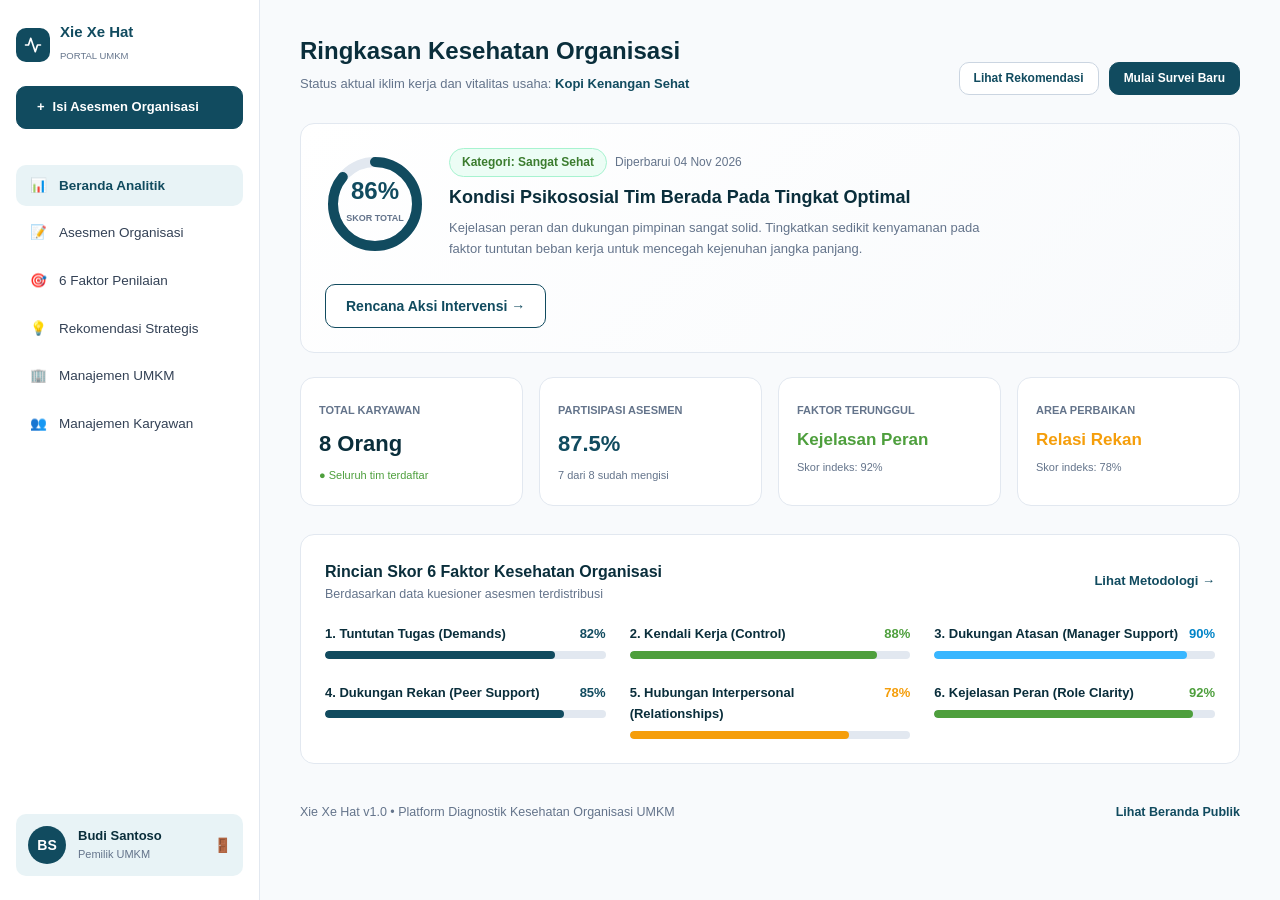
==== dashboard.html @ 7491c0dc "project vanilla xiexehat" ====
<!DOCTYPE html>
<html lang="id">
<head>
    <meta charset="UTF-8">
    <meta name="viewport" content="width=device-width, initial-scale=1.0">
    <title>Dashboard - Xie Xe Hat</title>
    <link rel="stylesheet" href="css/style.css">
</head>
<body>

    <div class="app-layout">
        
        <!-- SIDEBAR -->
        <aside class="app-sidebar">
            <div style="display: flex; align-items: center; gap: 10px; margin-bottom: 20px;">
                <div class="nav-brand-logo" style="width: 34px; height: 34px;">
                    <svg width="18" height="18" viewBox="0 0 24 24" fill="none" stroke="currentColor" stroke-width="2.2" stroke-linecap="round" stroke-linejoin="round">
                        <path d="M22 12h-4l-3 9L9 3l-3 9H2" />
                    </svg>
                </div>
                <div>
                    <strong style="font-size: 15px; color: var(--primary); display: block; line-height: 1.1;">Xie Xe Hat</strong>
                    <span style="font-size: 9.5px; color: var(--text-muted); text-transform: uppercase;">Portal UMKM</span>
                </div>
            </div>

            <a href="asesmen.html" class="btn btn-primary" style="font-size: 13px; margin-bottom: 12px; justify-content: flex-start;">
                <span>+</span> Isi Asesmen Organisasi
            </a>

            <ul class="sidebar-nav">
                <li class="sidebar-item active">
                    <a href="dashboard.html">
                        <span>📊</span> Beranda Analitik
                    </a>
                </li>
                <li class="sidebar-item">
                    <a href="asesmen.html">
                        <span>📝</span> Asesmen Organisasi
                    </a>
                </li>
                <li class="sidebar-item">
                    <a href="enam-faktor.html">
                        <span>🎯</span> 6 Faktor Penilaian
                    </a>
                </li>
                <li class="sidebar-item">
                    <a href="rekomendasi.html">
                        <span>💡</span> Rekomendasi Strategis
                    </a>
                </li>
                <li class="sidebar-item">
                    <a href="manajemen-umkm.html">
                        <span>🏢</span> Manajemen UMKM
                    </a>
                </li>
                <li class="sidebar-item">
                    <a href="manajemen-karyawan.html">
                        <span>👥</span> Manajemen Karyawan
                    </a>
                </li>
            </ul>

            <div class="sidebar-profile">
                <div class="user-avatar">BS</div>
                <div style="flex-grow: 1; overflow: hidden;">
                    <div id="userName" style="font-size: 13px; font-weight: 700; color: var(--text-heading); white-space: nowrap; text-overflow: ellipsis; overflow: hidden;">
                        Budi Santoso
                    </div>
                    <div id="userRole" style="font-size: 11px; color: var(--text-muted);">
                        Pemilik UMKM
                    </div>
                </div>
                <button onclick="handleLogout()" style="background: none; border: none; cursor: pointer; color: var(--danger); font-size: 14px;" title="Keluar">
                    🚪
                </button>
            </div>
        </aside>

        <!-- MAIN CONTENT AREA -->
        <main class="app-main">
            
            <div style="display: flex; flex-wrap: wrap; justify-content: space-between; align-items: flex-end; gap: 16px; margin-bottom: 28px;">
                <div>
                    <h1 style="font-size: 24px; font-weight: 800; color: var(--text-heading); margin-bottom: 4px;">
                        Ringkasan Kesehatan Organisasi
                    </h1>
                    <p style="font-size: 13px; color: var(--text-muted);">
                        Status aktual iklim kerja dan vitalitas usaha: <strong id="umkmName" style="color: var(--primary);">Kopi Kenangan Sehat</strong>
                    </p>
                </div>
                <div style="display: flex; gap: 10px;">
                    <a href="rekomendasi.html" class="btn btn-outline btn-sm">Lihat Rekomendasi</a>
                    <a href="asesmen.html" class="btn btn-primary btn-sm">Mulai Survei Baru</a>
                </div>
            </div>

            <!-- Health Score Banner Card -->
            <div class="card" style="margin-bottom: 24px; background: linear-gradient(135deg, #FFFFFF 0%, #F8FAFC 100%);">
                <div style="display: flex; flex-wrap: wrap; align-items: center; justify-content: space-between; gap: 24px;">
                    
                    <div style="display: flex; align-items: center; gap: 24px;">
                        <!-- SVG Meter -->
                        <div style="position: relative; width: 100px; height: 100px; flex-shrink: 0; display: flex; align-items: center; justify-content: center;">
                            <svg width="100" height="100" viewBox="0 0 100 100" style="transform: rotate(-90deg);">
                                <circle cx="50" cy="50" r="42" stroke="#E2E8F0" stroke-width="10" fill="none"/>
                                <circle id="scoreCircle" cx="50" cy="50" r="42" stroke="#114B5F" stroke-width="10" stroke-dasharray="263.8" stroke-dashoffset="36.9" stroke-linecap="round" fill="none"/>
                            </svg>
                            <div style="position: absolute; text-align: center;">
                                <span id="scoreText" style="font-size: 24px; font-weight: 800; color: var(--primary); display: block; line-height: 1;">86%</span>
                                <span style="font-size: 9px; text-transform: uppercase; font-weight: 700; color: var(--text-muted);">Skor Total</span>
                            </div>
                        </div>

                        <div>
                            <div style="display: flex; align-items: center; gap: 8px; margin-bottom: 6px;">
                                <span id="scoreBadge" class="badge badge-sage">Kategori: Sangat Sehat</span>
                                <span style="font-size: 12px; color: var(--text-muted);">Diperbarui 04 Nov 2026</span>
                            </div>
                            <h2 style="font-size: 18px; font-weight: 800; color: var(--text-heading); margin-bottom: 6px;">
                                Kondisi Psikososial Tim Berada Pada Tingkat Optimal
                            </h2>
                            <p style="font-size: 13px; color: var(--text-muted); max-width: 550px;">
                                Kejelasan peran dan dukungan pimpinan sangat solid. Tingkatkan sedikit kenyamanan pada faktor tuntutan beban kerja untuk mencegah kejenuhan jangka panjang.
                            </p>
                        </div>
                    </div>

                    <div>
                        <a href="rekomendasi.html" class="btn btn-outline" style="border-color: var(--primary); color: var(--primary);">
                            Rencana Aksi Intervensi →
                        </a>
                    </div>
                </div>
            </div>

            <!-- 4 Summary Metrics -->
            <div class="grid-4" style="margin-bottom: 28px;">
                <div class="card" style="padding: 18px;">
                    <span style="font-size: 11px; font-weight: 600; color: var(--text-muted);">TOTAL KARYAWAN</span>
                    <div style="font-size: 22px; font-weight: 800; color: var(--text-heading); margin-top: 4px;">8 Orang</div>
                    <span style="font-size: 11px; color: var(--accent-sage);">● Seluruh tim terdaftar</span>
                </div>
                <div class="card" style="padding: 18px;">
                    <span style="font-size: 11px; font-weight: 600; color: var(--text-muted);">PARTISIPASI ASESMEN</span>
                    <div style="font-size: 22px; font-weight: 800; color: var(--primary); margin-top: 4px;">87.5%</div>
                    <span style="font-size: 11px; color: var(--text-muted);">7 dari 8 sudah mengisi</span>
                </div>
                <div class="card" style="padding: 18px;">
                    <span style="font-size: 11px; font-weight: 600; color: var(--text-muted);">FAKTOR TERUNGGUL</span>
                    <div style="font-size: 17px; font-weight: 800; color: var(--accent-sage); margin-top: 4px;">Kejelasan Peran</div>
                    <span style="font-size: 11px; color: var(--text-muted);">Skor indeks: 92%</span>
                </div>
                <div class="card" style="padding: 18px;">
                    <span style="font-size: 11px; font-weight: 600; color: var(--text-muted);">AREA PERBAIKAN</span>
                    <div style="font-size: 17px; font-weight: 800; color: var(--warning); margin-top: 4px;">Relasi Rekan</div>
                    <span style="font-size: 11px; color: var(--text-muted);">Skor indeks: 78%</span>
                </div>
            </div>

            <!-- 6 Factors Detailed Breakdown -->
            <div class="card" style="margin-bottom: 28px;">
                <div style="display: flex; justify-content: space-between; align-items: center; margin-bottom: 20px;">
                    <div>
                        <h3 style="font-size: 16px; font-weight: 800; color: var(--text-heading);">
                            Rincian Skor 6 Faktor Kesehatan Organisasi
                        </h3>
                        <p style="font-size: 12.5px; color: var(--text-muted);">Berdasarkan data kuesioner asesmen terdistribusi</p>
                    </div>
                    <a href="enam-faktor.html" style="font-size: 13px; font-weight: 600; color: var(--primary);">Lihat Metodologi →</a>
                </div>

                <div class="grid-2" style="gap: 24px;">
                    
                    <!-- Factor 1 -->
                    <div>
                        <div style="display: flex; justify-content: space-between; font-size: 13px; margin-bottom: 6px;">
                            <span style="font-weight: 600; color: var(--text-heading);">1. Tuntutan Tugas (Demands)</span>
                            <strong id="scoreDemands" style="color: var(--primary);">82%</strong>
                        </div>
                        <div style="width: 100%; height: 8px; background: #E2E8F0; border-radius: 99px; overflow: hidden;">
                            <div id="barDemands" style="width: 82%; height: 100%; background: var(--primary); border-radius: 99px;"></div>
                        </div>
                    </div>

                    <!-- Factor 2 -->
                    <div>
                        <div style="display: flex; justify-content: space-between; font-size: 13px; margin-bottom: 6px;">
                            <span style="font-weight: 600; color: var(--text-heading);">2. Kendali Kerja (Control)</span>
                            <strong id="scoreControl" style="color: var(--accent-sage);">88%</strong>
                        </div>
                        <div style="width: 100%; height: 8px; background: #E2E8F0; border-radius: 99px; overflow: hidden;">
                            <div id="barControl" style="width: 88%; height: 100%; background: var(--accent-sage); border-radius: 99px;"></div>
                        </div>
                    </div>

                    <!-- Factor 3 -->
                    <div>
                        <div style="display: flex; justify-content: space-between; font-size: 13px; margin-bottom: 6px;">
                            <span style="font-weight: 600; color: var(--text-heading);">3. Dukungan Atasan (Manager Support)</span>
                            <strong id="scoreManager" style="color: var(--accent-cyan-dark);">90%</strong>
                        </div>
                        <div style="width: 100%; height: 8px; background: #E2E8F0; border-radius: 99px; overflow: hidden;">
                            <div id="barManager" style="width: 90%; height: 100%; background: var(--accent-cyan); border-radius: 99px;"></div>
                        </div>
                    </div>

                    <!-- Factor 4 -->
                    <div>
                        <div style="display: flex; justify-content: space-between; font-size: 13px; margin-bottom: 6px;">
                            <span style="font-weight: 600; color: var(--text-heading);">4. Dukungan Rekan (Peer Support)</span>
                            <strong id="scorePeer" style="color: var(--primary);">85%</strong>
                        </div>
                        <div style="width: 100%; height: 8px; background: #E2E8F0; border-radius: 99px; overflow: hidden;">
                            <div id="barPeer" style="width: 85%; height: 100%; background: var(--primary); border-radius: 99px;"></div>
                        </div>
                    </div>

                    <!-- Factor 5 -->
                    <div>
                        <div style="display: flex; justify-content: space-between; font-size: 13px; margin-bottom: 6px;">
                            <span style="font-weight: 600; color: var(--text-heading);">5. Hubungan Interpersonal (Relationships)</span>
                            <strong id="scoreRel" style="color: var(--warning);">78%</strong>
                        </div>
                        <div style="width: 100%; height: 8px; background: #E2E8F0; border-radius: 99px; overflow: hidden;">
                            <div id="barRel" style="width: 78%; height: 100%; background: var(--warning); border-radius: 99px;"></div>
                        </div>
                    </div>

                    <!-- Factor 6 -->
                    <div>
                        <div style="display: flex; justify-content: space-between; font-size: 13px; margin-bottom: 6px;">
                            <span style="font-weight: 600; color: var(--text-heading);">6. Kejelasan Peran (Role Clarity)</span>
                            <strong id="scoreRole" style="color: var(--accent-sage);">92%</strong>
                        </div>
                        <div style="width: 100%; height: 8px; background: #E2E8F0; border-radius: 99px; overflow: hidden;">
                            <div id="barRole" style="width: 92%; height: 100%; background: var(--accent-sage); border-radius: 99px;"></div>
                        </div>
                    </div>

                </div>
            </div>

            <!-- Action footer quick buttons -->
            <div style="display: flex; justify-content: space-between; align-items: center; padding-top: 10px; font-size: 12.5px; color: var(--text-muted);">
                <span>Xie Xe Hat v1.0 • Platform Diagnostik Kesehatan Organisasi UMKM</span>
                <a href="index.html" style="color: var(--primary); font-weight: 600;">Lihat Beranda Publik</a>
            </div>

        </main>
    </div>

    <script src="js/app.js"></script>
    <script>
        function renderDashboard() {
            const data = Store.get();
            const overall = Store.getOverallScore();
            const cat = Store.getHealthCategory(overall);

            document.getElementById('scoreText').textContent = overall + '%';
            document.getElementById('scoreBadge').textContent = 'Kategori: ' + cat.label;
            document.getElementById('scoreBadge').className = 'badge ' + cat.class;

            const offset = 263.8 * (1 - (overall / 100));
            document.getElementById('scoreCircle').style.strokeDashoffset = offset;

            const s = data.scores;
            document.getElementById('scoreDemands').textContent = s.demands + '%';
            document.getElementById('barDemands').style.width = s.demands + '%';

            document.getElementById('scoreControl').textContent = s.control + '%';
            document.getElementById('barControl').style.width = s.control + '%';

            document.getElementById('scoreManager').textContent = s.managerSupport + '%';
            document.getElementById('barManager').style.width = s.managerSupport + '%';

            document.getElementById('scorePeer').textContent = s.peerSupport + '%';
            document.getElementById('barPeer').style.width = s.peerSupport + '%';

            document.getElementById('scoreRel').textContent = s.relationships + '%';
            document.getElementById('barRel').style.width = s.relationships + '%';

            document.getElementById('scoreRole').textContent = s.roleClarity + '%';
            document.getElementById('barRole').style.width = s.roleClarity + '%';

            if (data.user && data.user.umkm) {
                document.getElementById('umkmName').textContent = data.user.umkm;
            }
        }

        document.addEventListener('DOMContentLoaded', async () => {
            renderDashboard();
            await Store.syncWithBackend();
            renderDashboard();
        });
    </script>
</body>
</html>
---- css/style.css ----
/* ==========================================================================
   XIE XE HAT - ULTRA FAST VANILLA STYLESHEET
   Optimized for <20ms First Contentful Paint (Zero External Runtime Bloat)
   ========================================================================== */

:root {
    --primary: #114B5F;
    --primary-dark: #0A3342;
    --primary-light: #185C74;
    --primary-subtle: #E8F3F6;
    
    --accent-cyan: #38B6FF;
    --accent-cyan-dark: #0284C7;
    --accent-cyan-subtle: #F0F9FF;
    
    --accent-sage: #4E9F3D;
    --accent-sage-dark: #3B7C2E;
    --accent-mint: #10B981;
    --accent-mint-subtle: #ECFDF5;
    
    --warning: #F59E0B;
    --warning-subtle: #FEF3C7;
    --danger: #EF4444;
    --danger-subtle: #FEE2E2;

    --bg-base: #F8FAFC;
    --bg-card: #FFFFFF;
    --border-subtle: #E2E8F0;
    --border-hover: #CBD5E1;

    --text-heading: #0A2E3B;
    --text-body: #334155;
    --text-muted: #64748B;
    --text-subtle: #94A3B8;

    --font-stack: -apple-system, BlinkMacSystemFont, 'Segoe UI', Roboto, 'Poppins', Helvetica, Arial, sans-serif;
    --radius-sm: 6px;
    --radius-md: 10px;
    --radius-lg: 14px;
    --radius-xl: 20px;
}

/* Base Reset */
*, *::before, *::after {
    box-sizing: border-box;
    margin: 0;
    padding: 0;
}

html {
    scroll-behavior: smooth;
}

body {
    font-family: var(--font-stack);
    background-color: var(--bg-base);
    color: var(--text-body);
    line-height: 1.6;
    -webkit-font-smoothing: antialiased;
}

a {
    color: inherit;
    text-decoration: none;
}

/* Layout Utilities */
.container {
    max-width: 1200px;
    margin-left: auto;
    margin-right: auto;
    padding-left: 24px;
    padding-right: 24px;
}

@media (min-width: 768px) {
    .container {
        padding-left: 40px;
        padding-right: 40px;
    }
}

/* Buttons */
.btn {
    display: inline-flex;
    align-items: center;
    justify-content: center;
    gap: 8px;
    padding: 10px 20px;
    font-size: 14px;
    font-weight: 600;
    border-radius: var(--radius-md);
    cursor: pointer;
    transition: all 0.2s ease;
    border: 1px solid transparent;
}

.btn-primary {
    background-color: var(--primary);
    color: #FFFFFF;
    border-color: var(--primary);
}

.btn-primary:hover {
    background-color: var(--primary-dark);
    border-color: var(--primary-dark);
}

.btn-outline {
    background-color: #FFFFFF;
    color: var(--primary);
    border-color: var(--border-hover);
}

.btn-outline:hover {
    background-color: var(--primary-subtle);
    border-color: var(--primary);
}

.btn-sm {
    padding: 6px 14px;
    font-size: 12px;
}

/* Badges */
.badge {
    display: inline-flex;
    align-items: center;
    gap: 6px;
    padding: 4px 12px;
    border-radius: 9999px;
    font-size: 12px;
    font-weight: 600;
    border: 1px solid var(--border-subtle);
    background-color: #FFFFFF;
}

.badge-primary {
    background-color: var(--primary-subtle);
    color: var(--primary);
    border-color: #D1E5E9;
}

.badge-sage {
    background-color: var(--accent-mint-subtle);
    color: var(--accent-sage-dark);
    border-color: #A7F3D0;
}

.badge-cyan {
    background-color: var(--accent-cyan-subtle);
    color: var(--accent-cyan-dark);
    border-color: #BAE6FD;
}

.badge-danger {
    background-color: var(--danger-subtle);
    color: #B91C1C;
    border-color: #FECACA;
}

/* Flat Subtle Card */
.card {
    background-color: var(--bg-card);
    border: 1px solid var(--border-subtle);
    border-radius: var(--radius-lg);
    padding: 24px;
    transition: border-color 0.2s ease;
}

.card:hover {
    border-color: var(--border-hover);
}

/* Form Controls */
.form-group {
    display: flex;
    flex-direction: column;
    gap: 6px;
    margin-bottom: 18px;
}

.form-group label {
    font-size: 13px;
    font-weight: 600;
    color: var(--text-heading);
}

.form-control {
    width: 100%;
    padding: 11px 14px;
    font-size: 14px;
    border: 1px solid var(--border-hover);
    border-radius: var(--radius-sm);
    background-color: #FFFFFF;
    color: var(--text-body);
    outline: none;
    transition: all 0.2s ease;
}

.form-control:focus {
    border-color: var(--accent-cyan);
    box-shadow: 0 0 0 3px rgba(56, 182, 255, 0.15);
}

/* Navigation Bar */
.navbar {
    position: sticky;
    top: 0;
    z-index: 100;
    background-color: rgba(248, 250, 252, 0.95);
    backdrop-filter: blur(8px);
    border-bottom: 1px solid var(--border-subtle);
    padding: 14px 0;
}

.nav-container {
    display: flex;
    align-items: center;
    justify-content: space-between;
}

.nav-brand {
    display: flex;
    align-items: center;
    gap: 12px;
}

.nav-brand-logo {
    width: 38px;
    height: 38px;
    background-color: var(--primary);
    border-radius: var(--radius-md);
    display: flex;
    align-items: center;
    justify-content: center;
    color: #FFFFFF;
}

.nav-brand-text {
    display: flex;
    flex-direction: column;
}

.brand-title {
    font-size: 18px;
    font-weight: 800;
    color: var(--primary);
    line-height: 1.1;
}

.brand-subtitle {
    font-size: 10px;
    font-weight: 600;
    color: var(--text-muted);
    text-transform: uppercase;
    letter-spacing: 0.8px;
}

.nav-links {
    display: none;
    align-items: center;
    gap: 24px;
    list-style: none;
    font-size: 14px;
    font-weight: 500;
    color: var(--text-body);
}

.nav-links a:hover {
    color: var(--primary);
}

.nav-actions {
    display: flex;
    align-items: center;
    gap: 10px;
}

@media (min-width: 820px) {
    .nav-links {
        display: flex;
    }
}

/* ==========================================================================
   APP / DASHBOARD SHELL LAYOUT
   ========================================================================== */
.app-layout {
    display: flex;
    min-height: 100vh;
}

.app-sidebar {
    width: 260px;
    background-color: #FFFFFF;
    border-right: 1px solid var(--border-subtle);
    display: flex;
    flex-direction: column;
    padding: 24px 16px;
    flex-shrink: 0;
}

.app-main {
    flex-grow: 1;
    background-color: var(--bg-base);
    padding: 32px 40px;
    overflow-y: auto;
}

.sidebar-nav {
    list-style: none;
    margin-top: 24px;
    display: flex;
    flex-direction: column;
    gap: 6px;
    flex-grow: 1;
}

.sidebar-item a {
    display: flex;
    align-items: center;
    gap: 12px;
    padding: 10px 14px;
    border-radius: var(--radius-md);
    font-size: 13.5px;
    font-weight: 500;
    color: var(--text-body);
    transition: all 0.2s ease;
}

.sidebar-item a:hover {
    background-color: var(--bg-base);
    color: var(--primary);
}

.sidebar-item.active a {
    background-color: var(--primary-subtle);
    color: var(--primary);
    font-weight: 700;
}

.sidebar-profile {
    margin-top: auto;
    padding: 12px;
    background-color: var(--primary-subtle);
    border-radius: var(--radius-md);
    display: flex;
    align-items: center;
    gap: 12px;
}

.user-avatar {
    width: 38px;
    height: 38px;
    border-radius: 50%;
    background-color: var(--primary);
    color: white;
    display: flex;
    align-items: center;
    justify-content: center;
    font-weight: 700;
    font-size: 14px;
}

/* Tables */
.table-wrapper {
    background: #FFFFFF;
    border: 1px solid var(--border-subtle);
    border-radius: var(--radius-lg);
    overflow: hidden;
}

table {
    width: 100%;
    border-collapse: collapse;
    font-size: 13.5px;
    text-align: left;
}

th {
    background-color: var(--bg-base);
    color: var(--text-muted);
    font-weight: 600;
    padding: 14px 18px;
    border-bottom: 1px solid var(--border-subtle);
}

td {
    padding: 14px 18px;
    border-bottom: 1px solid var(--border-subtle);
    color: var(--text-body);
}

tr:last-child td {
    border-bottom: none;
}

/* Grid Utilities */
.grid-2 {
    display: grid;
    grid-template-columns: repeat(auto-fit, minmax(280px, 1fr));
    gap: 20px;
}

.grid-3 {
    display: grid;
    grid-template-columns: repeat(auto-fit, minmax(250px, 1fr));
    gap: 20px;
}

.grid-4 {
    display: grid;
    grid-template-columns: repeat(auto-fit, minmax(200px, 1fr));
    gap: 16px;
}

/* Modals */
.modal-overlay {
    display: none;
    position: fixed;
    inset: 0;
    background-color: rgba(10, 46, 59, 0.4);
    backdrop-filter: blur(4px);
    z-index: 1000;
    align-items: center;
    justify-content: center;
    padding: 16px;
}

.modal-overlay.active {
    display: flex;
}

.modal-content {
    background: #FFFFFF;
    border-radius: var(--radius-lg);
    border: 1px solid var(--border-subtle);
    width: 100%;
    max-width: 480px;
    padding: 28px;
}

/* Responsive adjustments */
@media (max-width: 768px) {
    .app-layout {
        flex-direction: column;
    }
    .app-sidebar {
        width: 100%;
        border-right: none;
        border-bottom: 1px solid var(--border-subtle);
    }
    .app-main {
        padding: 20px 16px;
    }
}
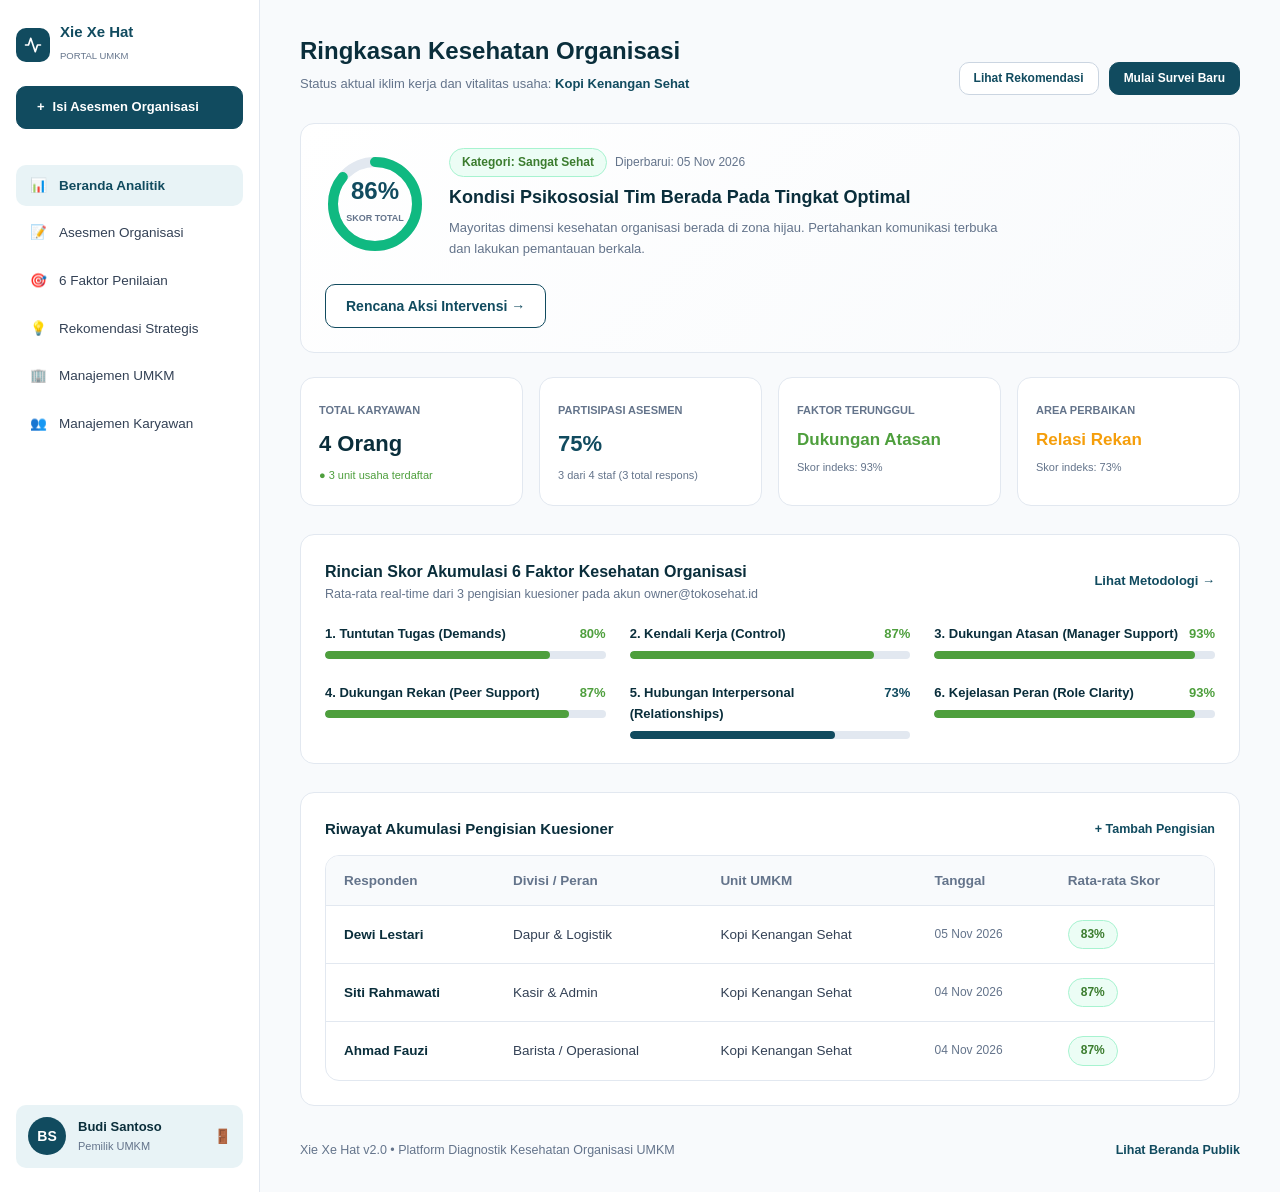
==== commit f9eb6933: "Rekonstruksi Sistem Inti, Data Dinamis & Integrasi n8n" ====
--- a/dashboard.html
+++ b/dashboard.html
@@ -62,13 +62,13 @@
             </ul>
 
             <div class="sidebar-profile">
-                <div class="user-avatar">BS</div>
+                <div class="user-avatar">XX</div>
                 <div style="flex-grow: 1; overflow: hidden;">
                     <div id="userName" style="font-size: 13px; font-weight: 700; color: var(--text-heading); white-space: nowrap; text-overflow: ellipsis; overflow: hidden;">
-                        Budi Santoso
+                        Memuat...
                     </div>
                     <div id="userRole" style="font-size: 11px; color: var(--text-muted);">
-                        Pemilik UMKM
+                        Akun
                     </div>
                 </div>
                 <button onclick="handleLogout()" style="background: none; border: none; cursor: pointer; color: var(--danger); font-size: 14px;" title="Keluar">
@@ -86,7 +86,7 @@
                         Ringkasan Kesehatan Organisasi
                     </h1>
                     <p style="font-size: 13px; color: var(--text-muted);">
-                        Status aktual iklim kerja dan vitalitas usaha: <strong id="umkmName" style="color: var(--primary);">Kopi Kenangan Sehat</strong>
+                        Status aktual iklim kerja dan vitalitas usaha: <strong id="umkmName" style="color: var(--primary);">-</strong>
                     </p>
                 </div>
                 <div style="display: flex; gap: 10px;">
@@ -104,24 +104,24 @@
                         <div style="position: relative; width: 100px; height: 100px; flex-shrink: 0; display: flex; align-items: center; justify-content: center;">
                             <svg width="100" height="100" viewBox="0 0 100 100" style="transform: rotate(-90deg);">
                                 <circle cx="50" cy="50" r="42" stroke="#E2E8F0" stroke-width="10" fill="none"/>
-                                <circle id="scoreCircle" cx="50" cy="50" r="42" stroke="#114B5F" stroke-width="10" stroke-dasharray="263.8" stroke-dashoffset="36.9" stroke-linecap="round" fill="none"/>
+                                <circle id="scoreCircle" cx="50" cy="50" r="42" stroke="#114B5F" stroke-width="10" stroke-dasharray="263.8" stroke-dashoffset="263.8" stroke-linecap="round" fill="none"/>
                             </svg>
                             <div style="position: absolute; text-align: center;">
-                                <span id="scoreText" style="font-size: 24px; font-weight: 800; color: var(--primary); display: block; line-height: 1;">86%</span>
+                                <span id="scoreText" style="font-size: 24px; font-weight: 800; color: var(--primary); display: block; line-height: 1;">0%</span>
                                 <span style="font-size: 9px; text-transform: uppercase; font-weight: 700; color: var(--text-muted);">Skor Total</span>
                             </div>
                         </div>
 
                         <div>
-                            <div style="display: flex; align-items: center; gap: 8px; margin-bottom: 6px;">
-                                <span id="scoreBadge" class="badge badge-sage">Kategori: Sangat Sehat</span>
-                                <span style="font-size: 12px; color: var(--text-muted);">Diperbarui 04 Nov 2026</span>
+                            <div style="display: flex; align-items: center; gap: 8px; margin-bottom: 6px; flex-wrap: wrap;">
+                                <span id="scoreBadge" class="badge badge-primary">Memuat...</span>
+                                <span id="scoreUpdatedAt" style="font-size: 12px; color: var(--text-muted);">Diperbarui: -</span>
                             </div>
-                            <h2 style="font-size: 18px; font-weight: 800; color: var(--text-heading); margin-bottom: 6px;">
-                                Kondisi Psikososial Tim Berada Pada Tingkat Optimal
+                            <h2 id="summaryTitle" style="font-size: 18px; font-weight: 800; color: var(--text-heading); margin-bottom: 6px;">
+                                Memuat Ringkasan...
                             </h2>
-                            <p style="font-size: 13px; color: var(--text-muted); max-width: 550px;">
-                                Kejelasan peran dan dukungan pimpinan sangat solid. Tingkatkan sedikit kenyamanan pada faktor tuntutan beban kerja untuk mencegah kejenuhan jangka panjang.
+                            <p id="summaryDesc" style="font-size: 13px; color: var(--text-muted); max-width: 550px;">
+                                Sedang mengkalkulasi akumulasi skor 6 dimensi HSE.
                             </p>
                         </div>
                     </div>
@@ -134,116 +134,78 @@
                 </div>
             </div>
 
-            <!-- 4 Summary Metrics -->
+            <!-- 4 Dynamic Summary Metrics -->
             <div class="grid-4" style="margin-bottom: 28px;">
                 <div class="card" style="padding: 18px;">
                     <span style="font-size: 11px; font-weight: 600; color: var(--text-muted);">TOTAL KARYAWAN</span>
-                    <div style="font-size: 22px; font-weight: 800; color: var(--text-heading); margin-top: 4px;">8 Orang</div>
-                    <span style="font-size: 11px; color: var(--accent-sage);">● Seluruh tim terdaftar</span>
+                    <div id="metricTotalEmp" style="font-size: 22px; font-weight: 800; color: var(--text-heading); margin-top: 4px;">0 Orang</div>
+                    <span id="metricTotalUmkm" style="font-size: 11px; color: var(--accent-sage);">● 0 unit usaha terdaftar</span>
                 </div>
                 <div class="card" style="padding: 18px;">
                     <span style="font-size: 11px; font-weight: 600; color: var(--text-muted);">PARTISIPASI ASESMEN</span>
-                    <div style="font-size: 22px; font-weight: 800; color: var(--primary); margin-top: 4px;">87.5%</div>
-                    <span style="font-size: 11px; color: var(--text-muted);">7 dari 8 sudah mengisi</span>
+                    <div id="metricParticipationRate" style="font-size: 22px; font-weight: 800; color: var(--primary); margin-top: 4px;">0%</div>
+                    <span id="metricParticipationDetail" style="font-size: 11px; color: var(--text-muted);">0 kuesioner terkumpul</span>
                 </div>
                 <div class="card" style="padding: 18px;">
                     <span style="font-size: 11px; font-weight: 600; color: var(--text-muted);">FAKTOR TERUNGGUL</span>
-                    <div style="font-size: 17px; font-weight: 800; color: var(--accent-sage); margin-top: 4px;">Kejelasan Peran</div>
-                    <span style="font-size: 11px; color: var(--text-muted);">Skor indeks: 92%</span>
+                    <div id="metricHighestName" style="font-size: 17px; font-weight: 800; color: var(--accent-sage); margin-top: 4px;">-</div>
+                    <span id="metricHighestScore" style="font-size: 11px; color: var(--text-muted);">Skor indeks: 0%</span>
                 </div>
                 <div class="card" style="padding: 18px;">
                     <span style="font-size: 11px; font-weight: 600; color: var(--text-muted);">AREA PERBAIKAN</span>
-                    <div style="font-size: 17px; font-weight: 800; color: var(--warning); margin-top: 4px;">Relasi Rekan</div>
-                    <span style="font-size: 11px; color: var(--text-muted);">Skor indeks: 78%</span>
-                </div>
-            </div>
-
-            <!-- 6 Factors Detailed Breakdown -->
+                    <div id="metricLowestName" style="font-size: 17px; font-weight: 800; color: var(--warning); margin-top: 4px;">-</div>
+                    <span id="metricLowestScore" style="font-size: 11px; color: var(--text-muted);">Skor indeks: 0%</span>
+                </div>
+            </div>
+
+            <!-- 6 Factors Dynamic Breakdown -->
             <div class="card" style="margin-bottom: 28px;">
                 <div style="display: flex; justify-content: space-between; align-items: center; margin-bottom: 20px;">
                     <div>
                         <h3 style="font-size: 16px; font-weight: 800; color: var(--text-heading);">
-                            Rincian Skor 6 Faktor Kesehatan Organisasi
+                            Rincian Skor Akumulasi 6 Faktor Kesehatan Organisasi
                         </h3>
-                        <p style="font-size: 12.5px; color: var(--text-muted);">Berdasarkan data kuesioner asesmen terdistribusi</p>
+                        <p id="submissionsSubtitle" style="font-size: 12.5px; color: var(--text-muted);">
+                            Dihitung secara real-time dari pengisian kuesioner akun Anda
+                        </p>
                     </div>
                     <a href="enam-faktor.html" style="font-size: 13px; font-weight: 600; color: var(--primary);">Lihat Metodologi →</a>
                 </div>
 
-                <div class="grid-2" style="gap: 24px;">
-                    
-                    <!-- Factor 1 -->
-                    <div>
-                        <div style="display: flex; justify-content: space-between; font-size: 13px; margin-bottom: 6px;">
-                            <span style="font-weight: 600; color: var(--text-heading);">1. Tuntutan Tugas (Demands)</span>
-                            <strong id="scoreDemands" style="color: var(--primary);">82%</strong>
-                        </div>
-                        <div style="width: 100%; height: 8px; background: #E2E8F0; border-radius: 99px; overflow: hidden;">
-                            <div id="barDemands" style="width: 82%; height: 100%; background: var(--primary); border-radius: 99px;"></div>
-                        </div>
-                    </div>
-
-                    <!-- Factor 2 -->
-                    <div>
-                        <div style="display: flex; justify-content: space-between; font-size: 13px; margin-bottom: 6px;">
-                            <span style="font-weight: 600; color: var(--text-heading);">2. Kendali Kerja (Control)</span>
-                            <strong id="scoreControl" style="color: var(--accent-sage);">88%</strong>
-                        </div>
-                        <div style="width: 100%; height: 8px; background: #E2E8F0; border-radius: 99px; overflow: hidden;">
-                            <div id="barControl" style="width: 88%; height: 100%; background: var(--accent-sage); border-radius: 99px;"></div>
-                        </div>
-                    </div>
-
-                    <!-- Factor 3 -->
-                    <div>
-                        <div style="display: flex; justify-content: space-between; font-size: 13px; margin-bottom: 6px;">
-                            <span style="font-weight: 600; color: var(--text-heading);">3. Dukungan Atasan (Manager Support)</span>
-                            <strong id="scoreManager" style="color: var(--accent-cyan-dark);">90%</strong>
-                        </div>
-                        <div style="width: 100%; height: 8px; background: #E2E8F0; border-radius: 99px; overflow: hidden;">
-                            <div id="barManager" style="width: 90%; height: 100%; background: var(--accent-cyan); border-radius: 99px;"></div>
-                        </div>
-                    </div>
-
-                    <!-- Factor 4 -->
-                    <div>
-                        <div style="display: flex; justify-content: space-between; font-size: 13px; margin-bottom: 6px;">
-                            <span style="font-weight: 600; color: var(--text-heading);">4. Dukungan Rekan (Peer Support)</span>
-                            <strong id="scorePeer" style="color: var(--primary);">85%</strong>
-                        </div>
-                        <div style="width: 100%; height: 8px; background: #E2E8F0; border-radius: 99px; overflow: hidden;">
-                            <div id="barPeer" style="width: 85%; height: 100%; background: var(--primary); border-radius: 99px;"></div>
-                        </div>
-                    </div>
-
-                    <!-- Factor 5 -->
-                    <div>
-                        <div style="display: flex; justify-content: space-between; font-size: 13px; margin-bottom: 6px;">
-                            <span style="font-weight: 600; color: var(--text-heading);">5. Hubungan Interpersonal (Relationships)</span>
-                            <strong id="scoreRel" style="color: var(--warning);">78%</strong>
-                        </div>
-                        <div style="width: 100%; height: 8px; background: #E2E8F0; border-radius: 99px; overflow: hidden;">
-                            <div id="barRel" style="width: 78%; height: 100%; background: var(--warning); border-radius: 99px;"></div>
-                        </div>
-                    </div>
-
-                    <!-- Factor 6 -->
-                    <div>
-                        <div style="display: flex; justify-content: space-between; font-size: 13px; margin-bottom: 6px;">
-                            <span style="font-weight: 600; color: var(--text-heading);">6. Kejelasan Peran (Role Clarity)</span>
-                            <strong id="scoreRole" style="color: var(--accent-sage);">92%</strong>
-                        </div>
-                        <div style="width: 100%; height: 8px; background: #E2E8F0; border-radius: 99px; overflow: hidden;">
-                            <div id="barRole" style="width: 92%; height: 100%; background: var(--accent-sage); border-radius: 99px;"></div>
-                        </div>
-                    </div>
-
+                <div id="factorsProgressGrid" class="grid-2" style="gap: 24px;">
+                    <!-- Rendered dynamically by JS -->
+                </div>
+            </div>
+
+            <!-- Riwayat Responden Terbaru -->
+            <div class="card" style="margin-bottom: 24px;">
+                <div style="display: flex; justify-content: space-between; align-items: center; margin-bottom: 14px;">
+                    <h3 style="font-size: 15px; font-weight: 800; color: var(--text-heading);">
+                        Riwayat Akumulasi Pengisian Kuesioner
+                    </h3>
+                    <a href="asesmen.html" style="font-size: 12.5px; font-weight: 600; color: var(--primary);">+ Tambah Pengisian</a>
+                </div>
+                <div class="table-wrapper">
+                    <table>
+                        <thead>
+                            <tr>
+                                <th>Responden</th>
+                                <th>Divisi / Peran</th>
+                                <th>Unit UMKM</th>
+                                <th>Tanggal</th>
+                                <th>Rata-rata Skor</th>
+                            </tr>
+                        </thead>
+                        <tbody id="submissionsTableBody">
+                            <!-- Rendered dynamically by JS -->
+                        </tbody>
+                    </table>
                 </div>
             </div>
 
             <!-- Action footer quick buttons -->
             <div style="display: flex; justify-content: space-between; align-items: center; padding-top: 10px; font-size: 12.5px; color: var(--text-muted);">
-                <span>Xie Xe Hat v1.0 • Platform Diagnostik Kesehatan Organisasi UMKM</span>
+                <span>Xie Xe Hat v2.0 • Platform Diagnostik Kesehatan Organisasi UMKM</span>
                 <a href="index.html" style="color: var(--primary); font-weight: 600;">Lihat Beranda Publik</a>
             </div>
 
@@ -252,39 +214,104 @@
 
     <script src="js/app.js"></script>
     <script>
+        function getBarColor(score) {
+            if (score >= 80) return 'var(--accent-sage)';
+            if (score >= 65) return 'var(--primary)';
+            return 'var(--warning)';
+        }
+
         function renderDashboard() {
-            const data = Store.get();
-            const overall = Store.getOverallScore();
-            const cat = Store.getHealthCategory(overall);
-
-            document.getElementById('scoreText').textContent = overall + '%';
+            const account = Store.getActiveAccount();
+            if (!account) return;
+
+            UI.syncSidebarProfile();
+
+            const analysis = Store.getFactorAnalysis();
+            const stats = Store.getParticipationStats();
+            const cat = analysis.category;
+
+            // Header & Banner
+            document.getElementById('umkmName').textContent = account.user.umkm || 'UMKM Utama';
+            document.getElementById('scoreText').textContent = analysis.overall + '%';
             document.getElementById('scoreBadge').textContent = 'Kategori: ' + cat.label;
             document.getElementById('scoreBadge').className = 'badge ' + cat.class;
-
-            const offset = 263.8 * (1 - (overall / 100));
-            document.getElementById('scoreCircle').style.strokeDashoffset = offset;
-
-            const s = data.scores;
-            document.getElementById('scoreDemands').textContent = s.demands + '%';
-            document.getElementById('barDemands').style.width = s.demands + '%';
-
-            document.getElementById('scoreControl').textContent = s.control + '%';
-            document.getElementById('barControl').style.width = s.control + '%';
-
-            document.getElementById('scoreManager').textContent = s.managerSupport + '%';
-            document.getElementById('barManager').style.width = s.managerSupport + '%';
-
-            document.getElementById('scorePeer').textContent = s.peerSupport + '%';
-            document.getElementById('barPeer').style.width = s.peerSupport + '%';
-
-            document.getElementById('scoreRel').textContent = s.relationships + '%';
-            document.getElementById('barRel').style.width = s.relationships + '%';
-
-            document.getElementById('scoreRole').textContent = s.roleClarity + '%';
-            document.getElementById('barRole').style.width = s.roleClarity + '%';
-
-            if (data.user && data.user.umkm) {
-                document.getElementById('umkmName').textContent = data.user.umkm;
+            document.getElementById('scoreUpdatedAt').textContent = 'Diperbarui: ' + stats.latestDate;
+            document.getElementById('summaryTitle').textContent = cat.summaryTitle;
+            document.getElementById('summaryDesc').textContent = cat.summaryDesc;
+
+            const circle = document.getElementById('scoreCircle');
+            const offset = 263.8 * (1 - (analysis.overall / 100));
+            circle.style.strokeDashoffset = offset;
+            circle.style.stroke = cat.color;
+
+            // 4 Summary Metrics
+            document.getElementById('metricTotalEmp').textContent = `${stats.totalEmployees} Orang`;
+            document.getElementById('metricTotalUmkm').textContent = `● ${(account.umkmList || []).length} unit usaha terdaftar`;
+
+            document.getElementById('metricParticipationRate').textContent = `${stats.rate}%`;
+            document.getElementById('metricParticipationDetail').textContent =
+                `${stats.completedEmployees} dari ${stats.totalEmployees} staf (${stats.totalSubmissions} total respons)`;
+
+            if (stats.totalSubmissions > 0) {
+                document.getElementById('metricHighestName').textContent = analysis.highest.shortLabel;
+                document.getElementById('metricHighestScore').textContent = `Skor indeks: ${analysis.highest.score}%`;
+                document.getElementById('metricLowestName').textContent = analysis.lowest.shortLabel;
+                document.getElementById('metricLowestScore').textContent = `Skor indeks: ${analysis.lowest.score}%`;
+            } else {
+                document.getElementById('metricHighestName').textContent = '-';
+                document.getElementById('metricHighestScore').textContent = 'Belum ada respons';
+                document.getElementById('metricLowestName').textContent = '-';
+                document.getElementById('metricLowestScore').textContent = 'Belum ada respons';
+            }
+
+            document.getElementById('submissionsSubtitle').textContent =
+                `Rata-rata real-time dari ${stats.totalSubmissions} pengisian kuesioner pada akun ${account.user.email}`;
+
+            // Render 6 Factor Progress Bars dynamically
+            const grid = document.getElementById('factorsProgressGrid');
+            grid.innerHTML = '';
+            analysis.factors.forEach(f => {
+                const barColor = getBarColor(f.score);
+                const item = document.createElement('div');
+                item.innerHTML = `
+                    <div style="display: flex; justify-content: space-between; font-size: 13px; margin-bottom: 6px;">
+                        <span style="font-weight: 600; color: var(--text-heading);">${f.number}. ${f.label}</span>
+                        <strong style="color: ${barColor};">${f.score}%</strong>
+                    </div>
+                    <div style="width: 100%; height: 8px; background: #E2E8F0; border-radius: 99px; overflow: hidden;">
+                        <div style="width: ${f.score}%; height: 100%; background: ${barColor}; border-radius: 99px; transition: width 0.35s ease;"></div>
+                    </div>
+                `;
+                grid.appendChild(item);
+            });
+
+            // Render Recent Submissions Table
+            const tbody = document.getElementById('submissionsTableBody');
+            tbody.innerHTML = '';
+            const submissions = [...(account.assessmentSubmissions || [])].reverse();
+            if (submissions.length === 0) {
+                tbody.innerHTML = `
+                    <tr>
+                        <td colspan="5" style="text-align: center; color: var(--text-muted); padding: 24px;">
+                            Belum ada kuesioner yang diisi. Klik <strong>"+ Isi Asesmen Organisasi"</strong> untuk mulai mengumpulkan skor.
+                        </td>
+                    </tr>
+                `;
+            } else {
+                submissions.slice(0, 6).forEach(sub => {
+                    const vals = Object.values(sub.scores || {});
+                    const avg = vals.length > 0 ? Math.round(vals.reduce((a, b) => a + b, 0) / vals.length) : 0;
+                    const subCat = Store.getHealthCategory(avg);
+                    const tr = document.createElement('tr');
+                    tr.innerHTML = `
+                        <td><strong style="color: var(--text-heading);">${sub.respondentName}</strong></td>
+                        <td>${sub.respondentRole}</td>
+                        <td>${sub.umkmName}</td>
+                        <td style="color: var(--text-muted); font-size: 12px;">${UI.formatDateID(sub.submittedAt)}</td>
+                        <td><span class="badge ${subCat.class}">${avg}%</span></td>
+                    `;
+                    tbody.appendChild(tr);
+                });
             }
         }
 
@@ -296,4 +323,3 @@
     </script>
 </body>
 </html>
-
--- a/css/style.css
+++ b/css/style.css
@@ -441,6 +441,45 @@
     padding: 28px;
 }
 
+/* Toast Notifications */
+.toast-container {
+    position: fixed;
+    bottom: 24px;
+    right: 24px;
+    z-index: 2000;
+    display: flex;
+    flex-direction: column;
+    gap: 10px;
+    max-width: 380px;
+    pointer-events: none;
+}
+
+.toast {
+    pointer-events: auto;
+    display: flex;
+    align-items: flex-start;
+    gap: 12px;
+    padding: 14px 16px;
+    border-radius: var(--radius-md);
+    background-color: #FFFFFF;
+    border: 1px solid var(--border-subtle);
+    border-left: 4px solid var(--primary);
+    box-shadow: 0 4px 12px rgba(10, 46, 59, 0.08);
+    font-size: 13px;
+    color: var(--text-body);
+    animation: toastSlideIn 0.25s ease forwards;
+}
+
+.toast-success { border-left-color: var(--accent-sage); }
+.toast-warning { border-left-color: var(--warning); }
+.toast-error { border-left-color: var(--danger); }
+.toast-info { border-left-color: var(--accent-cyan-dark); }
+
+@keyframes toastSlideIn {
+    from { opacity: 0; transform: translateY(12px); }
+    to { opacity: 1; transform: translateY(0); }
+}
+
 /* Responsive adjustments */
 @media (max-width: 768px) {
     .app-layout {
